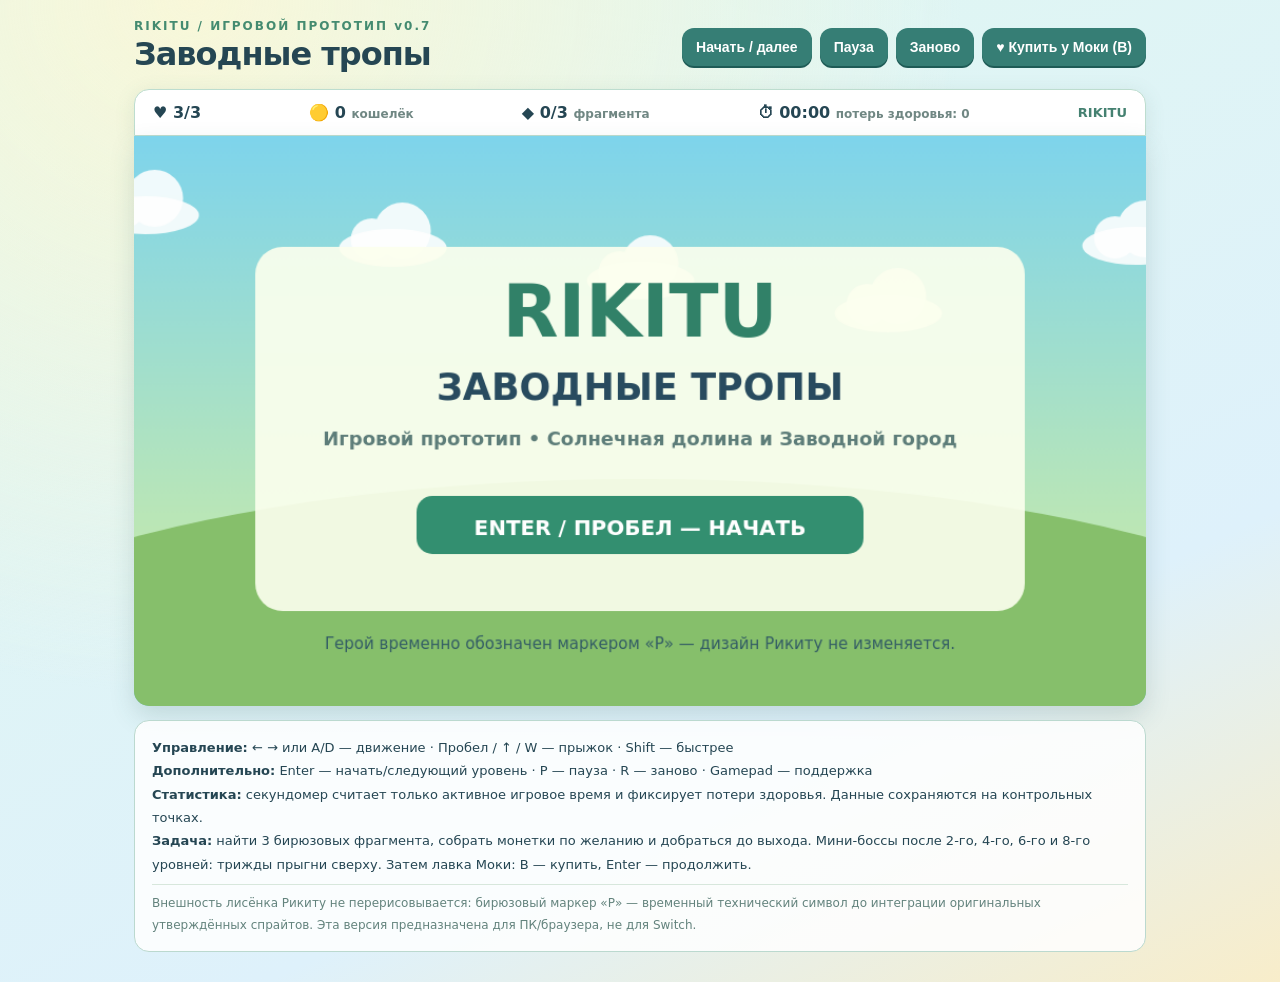
==== index.html @ 49a0fa1f "Complete eight-stage demo, World II finale checks and stable heart balance" ====
<!doctype html>
<html lang="ru">
<head>
<meta charset="UTF-8"/>
<meta name="viewport" content="width=device-width, initial-scale=1"/>
<title>RIKITU: Заводные тропы — игровой прототип v0.7</title>
<link rel="stylesheet" href="style.css"/>
</head>
<body>
<main class="shell">
  <header class="top">
    <div><div class="eyebrow">RIKITU / ИГРОВОЙ ПРОТОТИП v0.7</div><h1>Заводные тропы</h1></div>
    <div class="topactions"><button id="start">Начать / далее</button><button id="pause">Пауза</button><button id="restart">Заново</button><button id="buy-heart">♥ Купить у Моки (B)</button></div>
  </header>
  <div id="hud" class="hud" aria-live="polite"><span>♥ 3</span><span>🟡 0</span><span>◆ 0/3</span><span>RIKITU</span></div>
  <div class="stage"><canvas id="game" width="960" height="540" aria-label="Игровой прототип восьми уровней RIKITU"></canvas></div>
  <div class="touchbar" aria-label="Экранное управление"><button data-touch="left">◀</button><button data-touch="right">▶</button><button data-touch="jump">ПРЫЖОК</button></div>
  <div class="help">
    <div><b>Управление:</b> ← → или A/D — движение · Пробел / ↑ / W — прыжок · Shift — быстрее</div>
    <div><b>Дополнительно:</b> Enter — начать/следующий уровень · P — пауза · R — заново · Gamepad — поддержка</div>
    <div><b>Статистика:</b> секундомер считает только активное игровое время и фиксирует потери здоровья. Данные сохраняются на контрольных точках.</div>
    <div><b>Задача:</b> найти 3 бирюзовых фрагмента, собрать монетки по желанию и добраться до выхода. Мини-боссы после 2-го, 4-го, 6-го и 8-го уровней: трижды прыгни сверху. Затем лавка Моки: B — купить, Enter — продолжить.</div>
    <div class="note">Внешность лисёнка Рикиту не перерисовывается: бирюзовый маркер «Р» — временный технический символ до интеграции оригинальных утверждённых спрайтов. Эта версия предназначена для ПК/браузера, не для Switch.</div>
  </div>
</main>
<script src="game-core.js"></script>
<script src="game.js"></script>
</body>
</html>
---- style.css ----
:root{color-scheme:light;font-family:system-ui,-apple-system,BlinkMacSystemFont,'Segoe UI',sans-serif; background:#e8f4ec;color:#254653}
*{box-sizing:border-box}body{margin:0;min-height:100vh;background:radial-gradient(ellipse at 15% 0%,#f8f7d9,transparent 50%),linear-gradient(155deg,#e0f8ef,#def1fb 70%,#f8edca)}
.shell{margin:auto;max-width:1060px;padding:19px 24px 30px}.top{display:flex;gap:10px;align-items:center;justify-content:space-between;flex-wrap:wrap;margin-bottom:14px}.eyebrow{font-size:12px;font-weight:900;letter-spacing:2px;color:#448b70}h1{margin:3px 0;font-size:32px;line-height:1.14;letter-spacing:-1px}.topactions{display:flex;gap:8px;flex-wrap:wrap}button{border:none;cursor:pointer;border-radius:12px;background:#367e75;color:#fff;font-size:14px;font-weight:800;padding:11px 14px;box-shadow:0 2px 0 #1e5b56}button:hover{background:#2c695f}button:active{transform:translateY(1px);box-shadow:0 1px 0 #1e5b56}.hud{display:flex;flex-wrap:wrap;justify-content:space-between;gap:12px;padding:13px 18px;align-items:center;background:#fff;box-shadow:0 4px 20px #56756622;border:1px solid #bdddcf;border-radius:15px 15px 0 0;font-weight:900}.hud span{white-space:nowrap}.hud span small{color:#708783;font-size:12px;font-weight:600}.hud .level-mark{color:#458171;font-size:13px}.stage{overflow:hidden;background:#76c4df;border-radius:0 0 15px 15px;box-shadow:0 10px 24px #2e58552b}canvas{display:block;width:100%;height:auto;aspect-ratio:16/9;image-rendering:auto}.help{margin-top:14px;background:#ffffffd9;padding:15px 17px;border:1px solid #bbd9cf;border-radius:15px;font-size:13px;line-height:1.8}.note{margin-top:8px;border-top:1px solid #d7e7dc;padding-top:8px;color:#63837d;font-size:12px}.touchbar{display:flex;gap:10px;justify-content:center;margin:12px 0 0;touch-action:none}.touchbar button{font-size:17px;min-width:88px;padding:15px}.touchbar button:last-child{min-width:165px;background:#c68043}@media(min-width:1024px){.touchbar{display:none}}@media(max-width:600px){.shell{padding:8px 8px 30px}h1{font-size:27px}.topactions button{font-size:11px;padding:9px}.hud{gap:5px;padding:10px 8px;font-size:13px}.hud .level-mark{font-size:10px}.help{font-size:12px}.note{font-size:11px}}
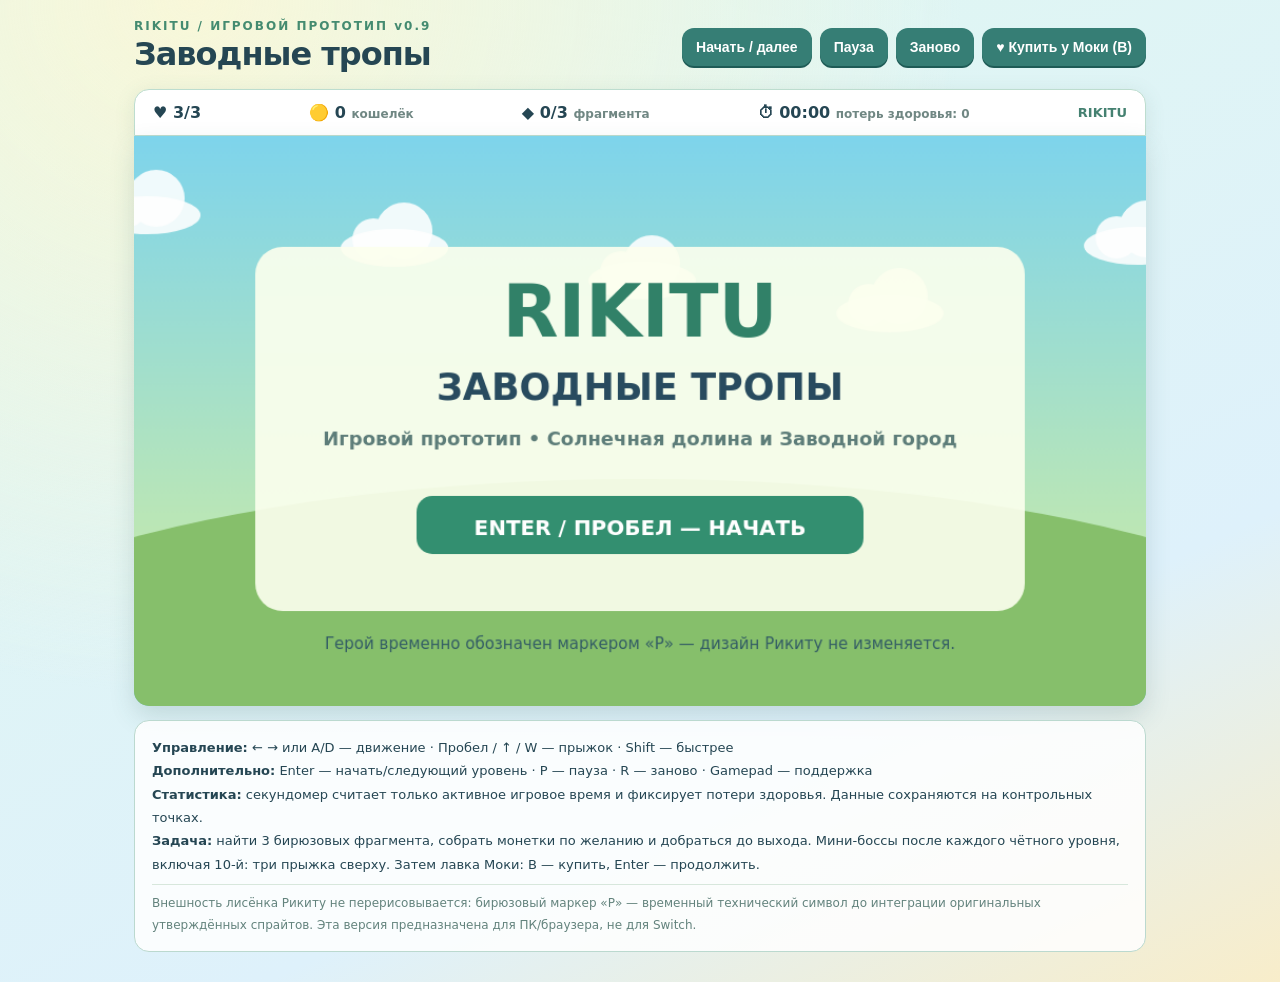
==== commit b58e1926: "Document first mountain stages and Moki third heart economy" ====
--- a/index.html
+++ b/index.html
@@ -3,23 +3,23 @@
 <head>
 <meta charset="UTF-8"/>
 <meta name="viewport" content="width=device-width, initial-scale=1"/>
-<title>RIKITU: Заводные тропы — игровой прототип v0.7</title>
+<title>RIKITU: Заводные тропы — игровой прототип v0.9</title>
 <link rel="stylesheet" href="style.css"/>
 </head>
 <body>
 <main class="shell">
   <header class="top">
-    <div><div class="eyebrow">RIKITU / ИГРОВОЙ ПРОТОТИП v0.7</div><h1>Заводные тропы</h1></div>
+    <div><div class="eyebrow">RIKITU / ИГРОВОЙ ПРОТОТИП v0.9</div><h1>Заводные тропы</h1></div>
     <div class="topactions"><button id="start">Начать / далее</button><button id="pause">Пауза</button><button id="restart">Заново</button><button id="buy-heart">♥ Купить у Моки (B)</button></div>
   </header>
   <div id="hud" class="hud" aria-live="polite"><span>♥ 3</span><span>🟡 0</span><span>◆ 0/3</span><span>RIKITU</span></div>
-  <div class="stage"><canvas id="game" width="960" height="540" aria-label="Игровой прототип восьми уровней RIKITU"></canvas></div>
+  <div class="stage"><canvas id="game" width="960" height="540" aria-label="Игровой прототип десяти уровней RIKITU"></canvas></div>
   <div class="touchbar" aria-label="Экранное управление"><button data-touch="left">◀</button><button data-touch="right">▶</button><button data-touch="jump">ПРЫЖОК</button></div>
   <div class="help">
     <div><b>Управление:</b> ← → или A/D — движение · Пробел / ↑ / W — прыжок · Shift — быстрее</div>
     <div><b>Дополнительно:</b> Enter — начать/следующий уровень · P — пауза · R — заново · Gamepad — поддержка</div>
     <div><b>Статистика:</b> секундомер считает только активное игровое время и фиксирует потери здоровья. Данные сохраняются на контрольных точках.</div>
-    <div><b>Задача:</b> найти 3 бирюзовых фрагмента, собрать монетки по желанию и добраться до выхода. Мини-боссы после 2-го, 4-го, 6-го и 8-го уровней: трижды прыгни сверху. Затем лавка Моки: B — купить, Enter — продолжить.</div>
+    <div><b>Задача:</b> найти 3 бирюзовых фрагмента, собрать монетки по желанию и добраться до выхода. Мини-боссы после каждого чётного уровня, включая 10-й: три прыжка сверху. Затем лавка Моки: B — купить, Enter — продолжить.</div>
     <div class="note">Внешность лисёнка Рикиту не перерисовывается: бирюзовый маркер «Р» — временный технический символ до интеграции оригинальных утверждённых спрайтов. Эта версия предназначена для ПК/браузера, не для Switch.</div>
   </div>
 </main>
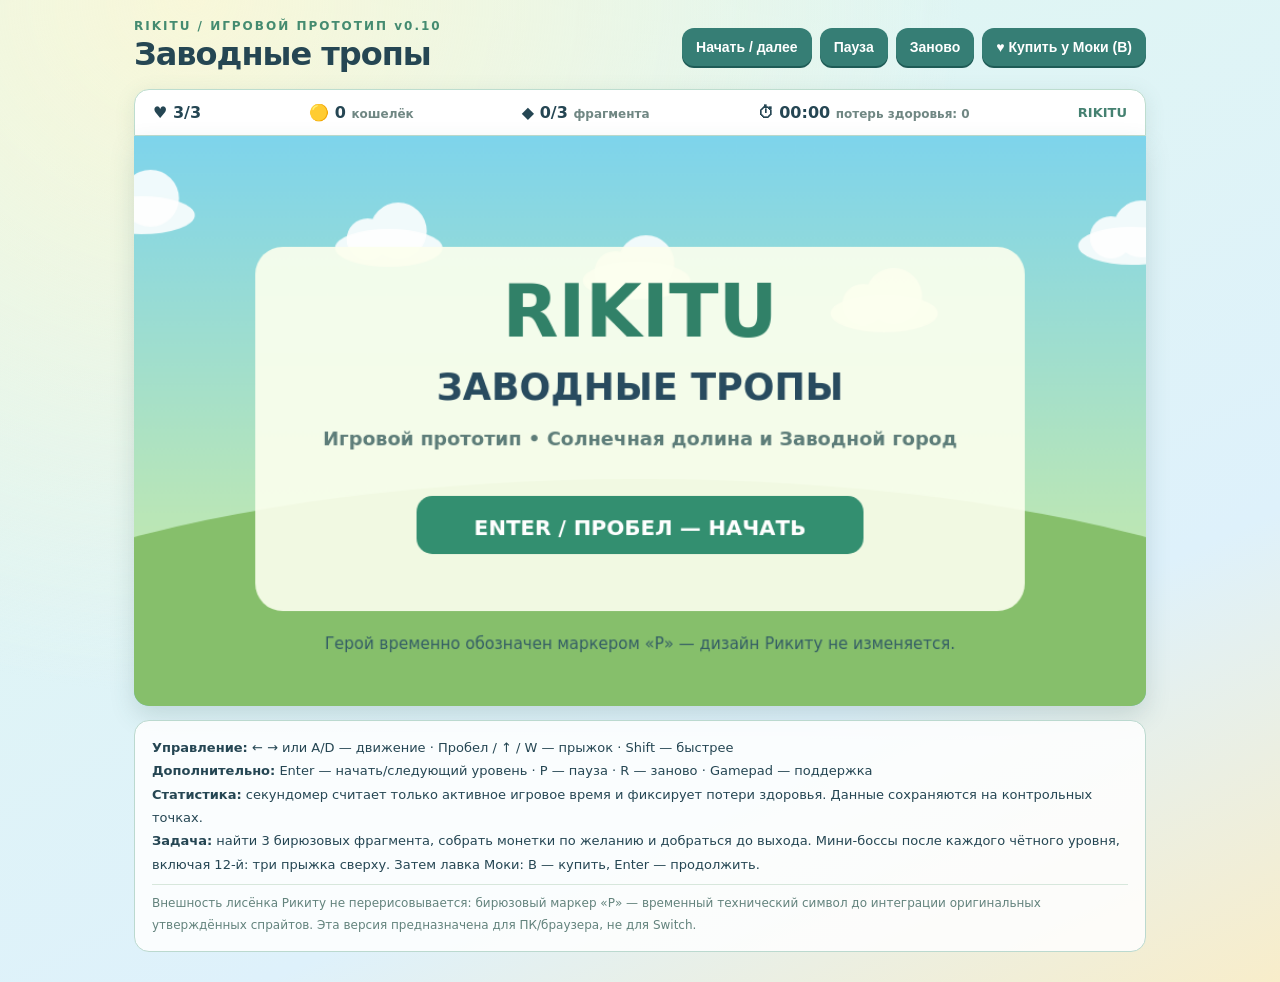
==== commit eefad276: "Publish twelve-stage standalone prototype, tests and finale docs" ====
--- a/index.html
+++ b/index.html
@@ -3,23 +3,23 @@
 <head>
 <meta charset="UTF-8"/>
 <meta name="viewport" content="width=device-width, initial-scale=1"/>
-<title>RIKITU: Заводные тропы — игровой прототип v0.9</title>
+<title>RIKITU: Заводные тропы — игровой прототип v0.10</title>
 <link rel="stylesheet" href="style.css"/>
 </head>
 <body>
 <main class="shell">
   <header class="top">
-    <div><div class="eyebrow">RIKITU / ИГРОВОЙ ПРОТОТИП v0.9</div><h1>Заводные тропы</h1></div>
+    <div><div class="eyebrow">RIKITU / ИГРОВОЙ ПРОТОТИП v0.10</div><h1>Заводные тропы</h1></div>
     <div class="topactions"><button id="start">Начать / далее</button><button id="pause">Пауза</button><button id="restart">Заново</button><button id="buy-heart">♥ Купить у Моки (B)</button></div>
   </header>
   <div id="hud" class="hud" aria-live="polite"><span>♥ 3</span><span>🟡 0</span><span>◆ 0/3</span><span>RIKITU</span></div>
-  <div class="stage"><canvas id="game" width="960" height="540" aria-label="Игровой прототип десяти уровней RIKITU"></canvas></div>
+  <div class="stage"><canvas id="game" width="960" height="540" aria-label="Игровой прототип двенадцати уровней RIKITU"></canvas></div>
   <div class="touchbar" aria-label="Экранное управление"><button data-touch="left">◀</button><button data-touch="right">▶</button><button data-touch="jump">ПРЫЖОК</button></div>
   <div class="help">
     <div><b>Управление:</b> ← → или A/D — движение · Пробел / ↑ / W — прыжок · Shift — быстрее</div>
     <div><b>Дополнительно:</b> Enter — начать/следующий уровень · P — пауза · R — заново · Gamepad — поддержка</div>
     <div><b>Статистика:</b> секундомер считает только активное игровое время и фиксирует потери здоровья. Данные сохраняются на контрольных точках.</div>
-    <div><b>Задача:</b> найти 3 бирюзовых фрагмента, собрать монетки по желанию и добраться до выхода. Мини-боссы после каждого чётного уровня, включая 10-й: три прыжка сверху. Затем лавка Моки: B — купить, Enter — продолжить.</div>
+    <div><b>Задача:</b> найти 3 бирюзовых фрагмента, собрать монетки по желанию и добраться до выхода. Мини-боссы после каждого чётного уровня, включая 12-й: три прыжка сверху. Затем лавка Моки: B — купить, Enter — продолжить.</div>
     <div class="note">Внешность лисёнка Рикиту не перерисовывается: бирюзовый маркер «Р» — временный технический символ до интеграции оригинальных утверждённых спрайтов. Эта версия предназначена для ПК/браузера, не для Switch.</div>
   </div>
 </main>
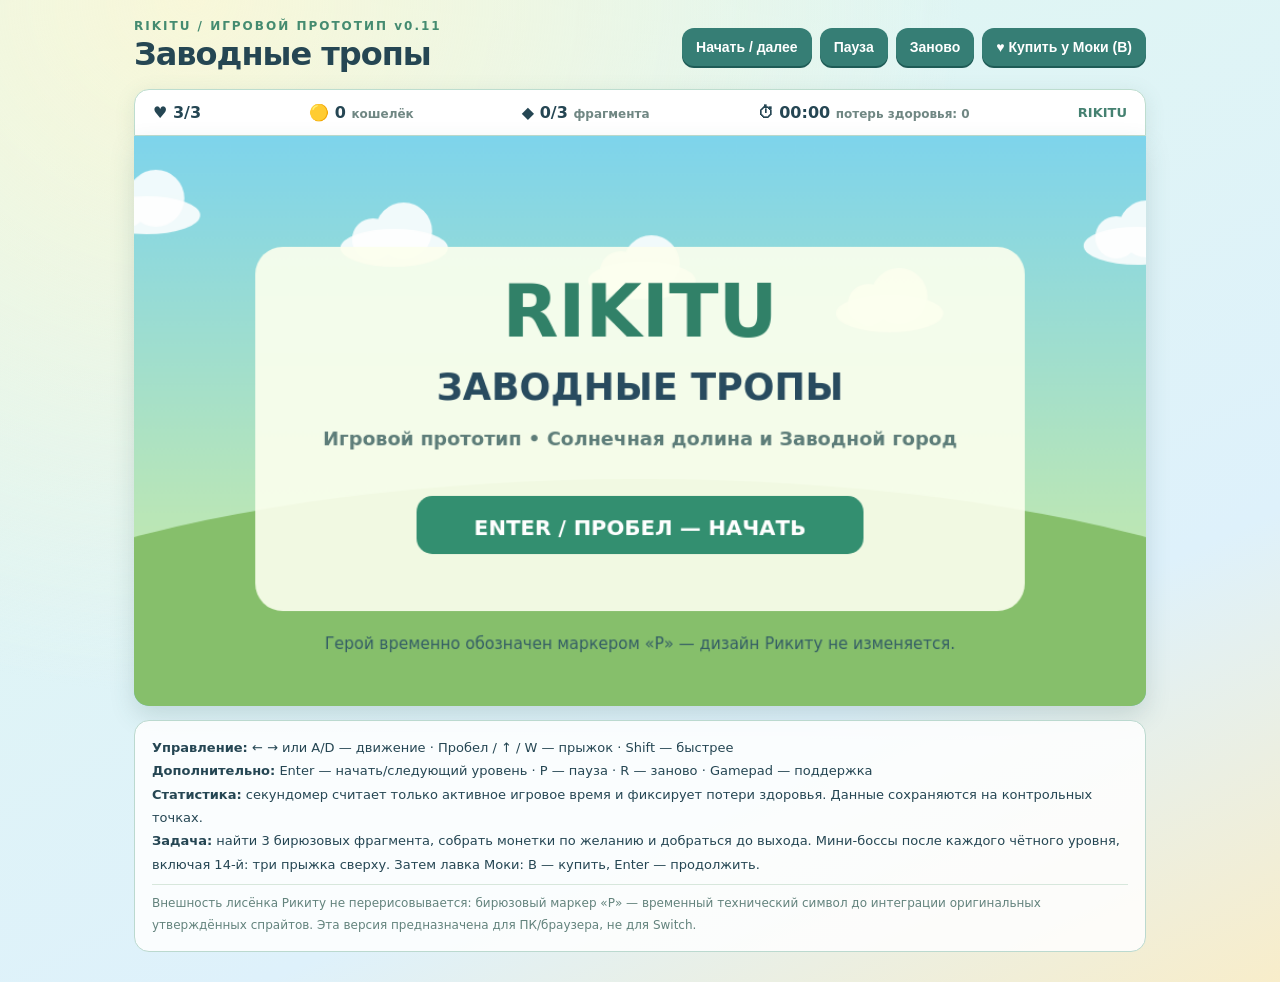
==== commit 71de5b31: "Add Castle Gardens and Heart Foundry atop verified Mountain world" ====
--- a/index.html
+++ b/index.html
@@ -3,23 +3,23 @@
 <head>
 <meta charset="UTF-8"/>
 <meta name="viewport" content="width=device-width, initial-scale=1"/>
-<title>RIKITU: Заводные тропы — игровой прототип v0.10</title>
+<title>RIKITU: Заводные тропы — игровой прототип v0.11</title>
 <link rel="stylesheet" href="style.css"/>
 </head>
 <body>
 <main class="shell">
   <header class="top">
-    <div><div class="eyebrow">RIKITU / ИГРОВОЙ ПРОТОТИП v0.10</div><h1>Заводные тропы</h1></div>
+    <div><div class="eyebrow">RIKITU / ИГРОВОЙ ПРОТОТИП v0.11</div><h1>Заводные тропы</h1></div>
     <div class="topactions"><button id="start">Начать / далее</button><button id="pause">Пауза</button><button id="restart">Заново</button><button id="buy-heart">♥ Купить у Моки (B)</button></div>
   </header>
   <div id="hud" class="hud" aria-live="polite"><span>♥ 3</span><span>🟡 0</span><span>◆ 0/3</span><span>RIKITU</span></div>
-  <div class="stage"><canvas id="game" width="960" height="540" aria-label="Игровой прототип двенадцати уровней RIKITU"></canvas></div>
+  <div class="stage"><canvas id="game" width="960" height="540" aria-label="Игровой прототип четырнадцати уровней RIKITU"></canvas></div>
   <div class="touchbar" aria-label="Экранное управление"><button data-touch="left">◀</button><button data-touch="right">▶</button><button data-touch="jump">ПРЫЖОК</button></div>
   <div class="help">
     <div><b>Управление:</b> ← → или A/D — движение · Пробел / ↑ / W — прыжок · Shift — быстрее</div>
     <div><b>Дополнительно:</b> Enter — начать/следующий уровень · P — пауза · R — заново · Gamepad — поддержка</div>
     <div><b>Статистика:</b> секундомер считает только активное игровое время и фиксирует потери здоровья. Данные сохраняются на контрольных точках.</div>
-    <div><b>Задача:</b> найти 3 бирюзовых фрагмента, собрать монетки по желанию и добраться до выхода. Мини-боссы после каждого чётного уровня, включая 12-й: три прыжка сверху. Затем лавка Моки: B — купить, Enter — продолжить.</div>
+    <div><b>Задача:</b> найти 3 бирюзовых фрагмента, собрать монетки по желанию и добраться до выхода. Мини-боссы после каждого чётного уровня, включая 14-й: три прыжка сверху. Затем лавка Моки: B — купить, Enter — продолжить.</div>
     <div class="note">Внешность лисёнка Рикиту не перерисовывается: бирюзовый маркер «Р» — временный технический символ до интеграции оригинальных утверждённых спрайтов. Эта версия предназначена для ПК/браузера, не для Switch.</div>
   </div>
 </main>
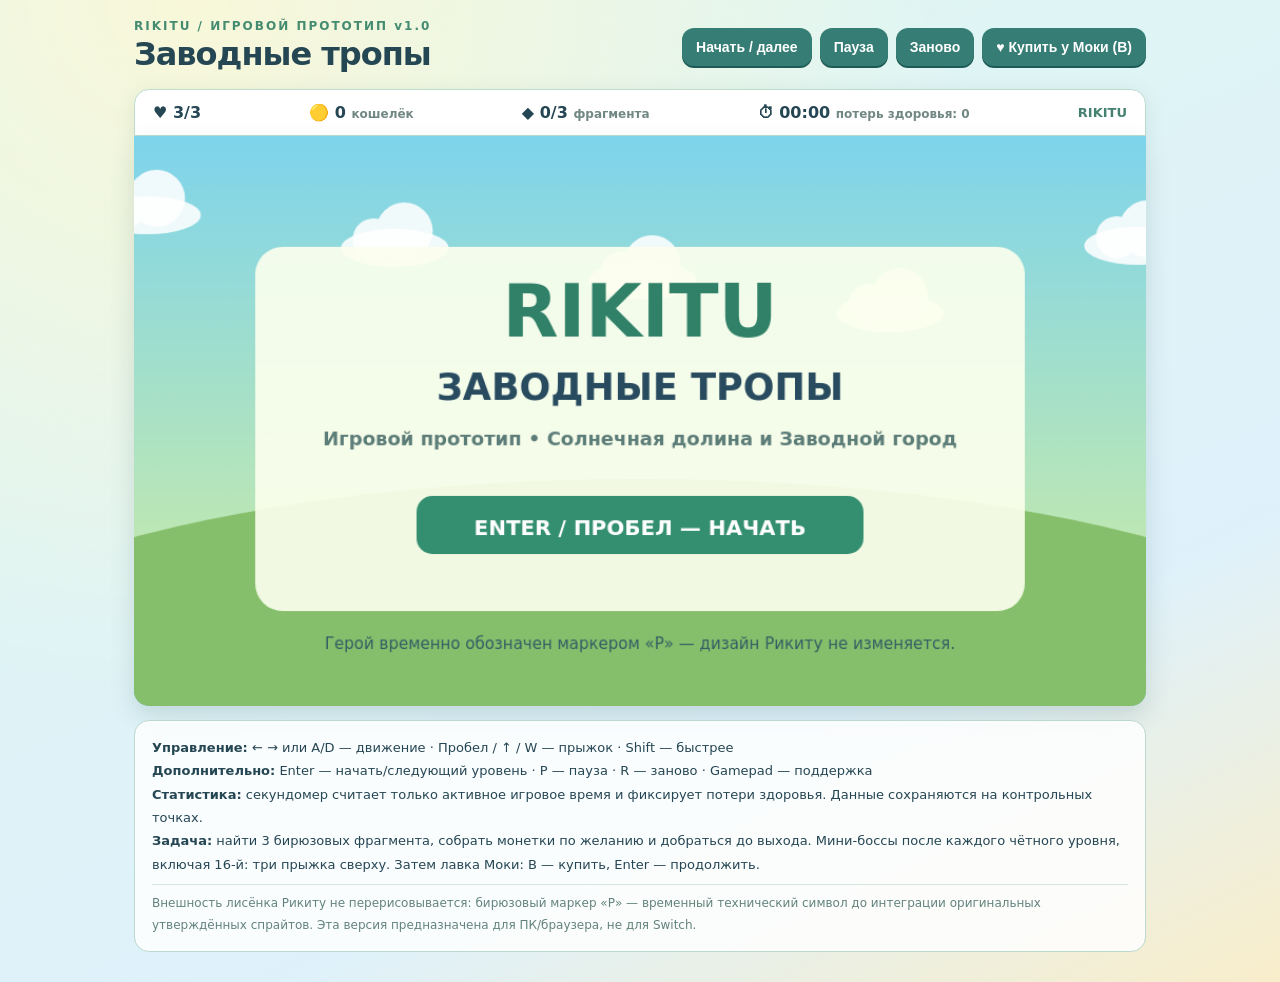
==== commit e62914b1: "Complete 16-stage campaign and epilogue on verified Castle world" ====
--- a/index.html
+++ b/index.html
@@ -3,23 +3,23 @@
 <head>
 <meta charset="UTF-8"/>
 <meta name="viewport" content="width=device-width, initial-scale=1"/>
-<title>RIKITU: Заводные тропы — игровой прототип v0.11</title>
+<title>RIKITU: Заводные тропы — игровой прототип v1.0</title>
 <link rel="stylesheet" href="style.css"/>
 </head>
 <body>
 <main class="shell">
   <header class="top">
-    <div><div class="eyebrow">RIKITU / ИГРОВОЙ ПРОТОТИП v0.11</div><h1>Заводные тропы</h1></div>
+    <div><div class="eyebrow">RIKITU / ИГРОВОЙ ПРОТОТИП v1.0</div><h1>Заводные тропы</h1></div>
     <div class="topactions"><button id="start">Начать / далее</button><button id="pause">Пауза</button><button id="restart">Заново</button><button id="buy-heart">♥ Купить у Моки (B)</button></div>
   </header>
   <div id="hud" class="hud" aria-live="polite"><span>♥ 3</span><span>🟡 0</span><span>◆ 0/3</span><span>RIKITU</span></div>
-  <div class="stage"><canvas id="game" width="960" height="540" aria-label="Игровой прототип четырнадцати уровней RIKITU"></canvas></div>
+  <div class="stage"><canvas id="game" width="960" height="540" aria-label="Игровой прототип шестнадцати уровней RIKITU"></canvas></div>
   <div class="touchbar" aria-label="Экранное управление"><button data-touch="left">◀</button><button data-touch="right">▶</button><button data-touch="jump">ПРЫЖОК</button></div>
   <div class="help">
     <div><b>Управление:</b> ← → или A/D — движение · Пробел / ↑ / W — прыжок · Shift — быстрее</div>
     <div><b>Дополнительно:</b> Enter — начать/следующий уровень · P — пауза · R — заново · Gamepad — поддержка</div>
     <div><b>Статистика:</b> секундомер считает только активное игровое время и фиксирует потери здоровья. Данные сохраняются на контрольных точках.</div>
-    <div><b>Задача:</b> найти 3 бирюзовых фрагмента, собрать монетки по желанию и добраться до выхода. Мини-боссы после каждого чётного уровня, включая 14-й: три прыжка сверху. Затем лавка Моки: B — купить, Enter — продолжить.</div>
+    <div><b>Задача:</b> найти 3 бирюзовых фрагмента, собрать монетки по желанию и добраться до выхода. Мини-боссы после каждого чётного уровня, включая 16-й: три прыжка сверху. Затем лавка Моки: B — купить, Enter — продолжить.</div>
     <div class="note">Внешность лисёнка Рикиту не перерисовывается: бирюзовый маркер «Р» — временный технический символ до интеграции оригинальных утверждённых спрайтов. Эта версия предназначена для ПК/браузера, не для Switch.</div>
   </div>
 </main>
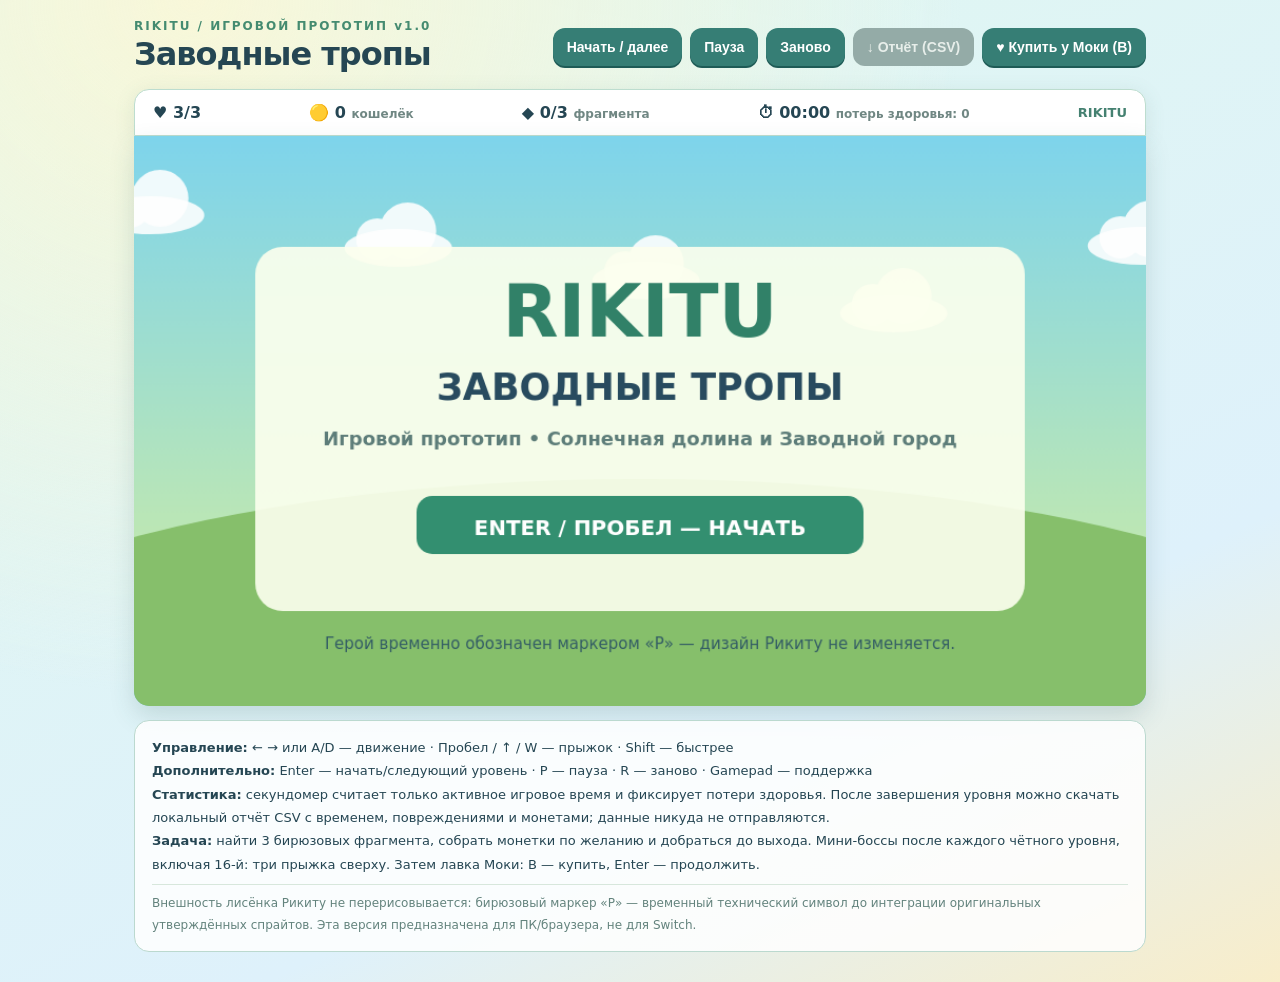
==== commit 5b35dfa4: "Add local CSV pacing report export and Playwright regression" ====
--- a/index.html
+++ b/index.html
@@ -10,7 +10,7 @@
 <main class="shell">
   <header class="top">
     <div><div class="eyebrow">RIKITU / ИГРОВОЙ ПРОТОТИП v1.0</div><h1>Заводные тропы</h1></div>
-    <div class="topactions"><button id="start">Начать / далее</button><button id="pause">Пауза</button><button id="restart">Заново</button><button id="buy-heart">♥ Купить у Моки (B)</button></div>
+    <div class="topactions"><button id="start">Начать / далее</button><button id="pause">Пауза</button><button id="restart">Заново</button><button id="export-results" disabled title="Отчёт появится после прохождения первого уровня">↓ Отчёт (CSV)</button><button id="buy-heart">♥ Купить у Моки (B)</button></div>
   </header>
   <div id="hud" class="hud" aria-live="polite"><span>♥ 3</span><span>🟡 0</span><span>◆ 0/3</span><span>RIKITU</span></div>
   <div class="stage"><canvas id="game" width="960" height="540" aria-label="Игровой прототип шестнадцати уровней RIKITU"></canvas></div>
@@ -18,7 +18,7 @@
   <div class="help">
     <div><b>Управление:</b> ← → или A/D — движение · Пробел / ↑ / W — прыжок · Shift — быстрее</div>
     <div><b>Дополнительно:</b> Enter — начать/следующий уровень · P — пауза · R — заново · Gamepad — поддержка</div>
-    <div><b>Статистика:</b> секундомер считает только активное игровое время и фиксирует потери здоровья. Данные сохраняются на контрольных точках.</div>
+    <div><b>Статистика:</b> секундомер считает только активное игровое время и фиксирует потери здоровья. После завершения уровня можно скачать локальный отчёт CSV с временем, повреждениями и монетами; данные никуда не отправляются.</div>
     <div><b>Задача:</b> найти 3 бирюзовых фрагмента, собрать монетки по желанию и добраться до выхода. Мини-боссы после каждого чётного уровня, включая 16-й: три прыжка сверху. Затем лавка Моки: B — купить, Enter — продолжить.</div>
     <div class="note">Внешность лисёнка Рикиту не перерисовывается: бирюзовый маркер «Р» — временный технический символ до интеграции оригинальных утверждённых спрайтов. Эта версия предназначена для ПК/браузера, не для Switch.</div>
   </div>
--- a/style.css
+++ b/style.css
@@ -1,3 +1,3 @@
 :root{color-scheme:light;font-family:system-ui,-apple-system,BlinkMacSystemFont,'Segoe UI',sans-serif; background:#e8f4ec;color:#254653}
 *{box-sizing:border-box}body{margin:0;min-height:100vh;background:radial-gradient(ellipse at 15% 0%,#f8f7d9,transparent 50%),linear-gradient(155deg,#e0f8ef,#def1fb 70%,#f8edca)}
-.shell{margin:auto;max-width:1060px;padding:19px 24px 30px}.top{display:flex;gap:10px;align-items:center;justify-content:space-between;flex-wrap:wrap;margin-bottom:14px}.eyebrow{font-size:12px;font-weight:900;letter-spacing:2px;color:#448b70}h1{margin:3px 0;font-size:32px;line-height:1.14;letter-spacing:-1px}.topactions{display:flex;gap:8px;flex-wrap:wrap}button{border:none;cursor:pointer;border-radius:12px;background:#367e75;color:#fff;font-size:14px;font-weight:800;padding:11px 14px;box-shadow:0 2px 0 #1e5b56}button:hover{background:#2c695f}button:active{transform:translateY(1px);box-shadow:0 1px 0 #1e5b56}.hud{display:flex;flex-wrap:wrap;justify-content:space-between;gap:12px;padding:13px 18px;align-items:center;background:#fff;box-shadow:0 4px 20px #56756622;border:1px solid #bdddcf;border-radius:15px 15px 0 0;font-weight:900}.hud span{white-space:nowrap}.hud span small{color:#708783;font-size:12px;font-weight:600}.hud .level-mark{color:#458171;font-size:13px}.stage{overflow:hidden;background:#76c4df;border-radius:0 0 15px 15px;box-shadow:0 10px 24px #2e58552b}canvas{display:block;width:100%;height:auto;aspect-ratio:16/9;image-rendering:auto}.help{margin-top:14px;background:#ffffffd9;padding:15px 17px;border:1px solid #bbd9cf;border-radius:15px;font-size:13px;line-height:1.8}.note{margin-top:8px;border-top:1px solid #d7e7dc;padding-top:8px;color:#63837d;font-size:12px}.touchbar{display:flex;gap:10px;justify-content:center;margin:12px 0 0;touch-action:none}.touchbar button{font-size:17px;min-width:88px;padding:15px}.touchbar button:last-child{min-width:165px;background:#c68043}@media(min-width:1024px){.touchbar{display:none}}@media(max-width:600px){.shell{padding:8px 8px 30px}h1{font-size:27px}.topactions button{font-size:11px;padding:9px}.hud{gap:5px;padding:10px 8px;font-size:13px}.hud .level-mark{font-size:10px}.help{font-size:12px}.note{font-size:11px}}
+.shell{margin:auto;max-width:1060px;padding:19px 24px 30px}.top{display:flex;gap:10px;align-items:center;justify-content:space-between;flex-wrap:wrap;margin-bottom:14px}.eyebrow{font-size:12px;font-weight:900;letter-spacing:2px;color:#448b70}h1{margin:3px 0;font-size:32px;line-height:1.14;letter-spacing:-1px}.topactions{display:flex;gap:8px;flex-wrap:wrap}button{border:none;cursor:pointer;border-radius:12px;background:#367e75;color:#fff;font-size:14px;font-weight:800;padding:11px 14px;box-shadow:0 2px 0 #1e5b56}button:hover{background:#2c695f}button:disabled{background:#94aba7;color:#e7eeea;cursor:not-allowed;box-shadow:none}button:active{transform:translateY(1px);box-shadow:0 1px 0 #1e5b56}.hud{display:flex;flex-wrap:wrap;justify-content:space-between;gap:12px;padding:13px 18px;align-items:center;background:#fff;box-shadow:0 4px 20px #56756622;border:1px solid #bdddcf;border-radius:15px 15px 0 0;font-weight:900}.hud span{white-space:nowrap}.hud span small{color:#708783;font-size:12px;font-weight:600}.hud .level-mark{color:#458171;font-size:13px}.stage{overflow:hidden;background:#76c4df;border-radius:0 0 15px 15px;box-shadow:0 10px 24px #2e58552b}canvas{display:block;width:100%;height:auto;aspect-ratio:16/9;image-rendering:auto}.help{margin-top:14px;background:#ffffffd9;padding:15px 17px;border:1px solid #bbd9cf;border-radius:15px;font-size:13px;line-height:1.8}.note{margin-top:8px;border-top:1px solid #d7e7dc;padding-top:8px;color:#63837d;font-size:12px}.touchbar{display:flex;gap:10px;justify-content:center;margin:12px 0 0;touch-action:none}.touchbar button{font-size:17px;min-width:88px;padding:15px}.touchbar button:last-child{min-width:165px;background:#c68043}@media(min-width:1024px){.touchbar{display:none}}@media(max-width:600px){.shell{padding:8px 8px 30px}h1{font-size:27px}.topactions button{font-size:11px;padding:9px}.hud{gap:5px;padding:10px 8px;font-size:13px}.hud .level-mark{font-size:10px}.help{font-size:12px}.note{font-size:11px}}
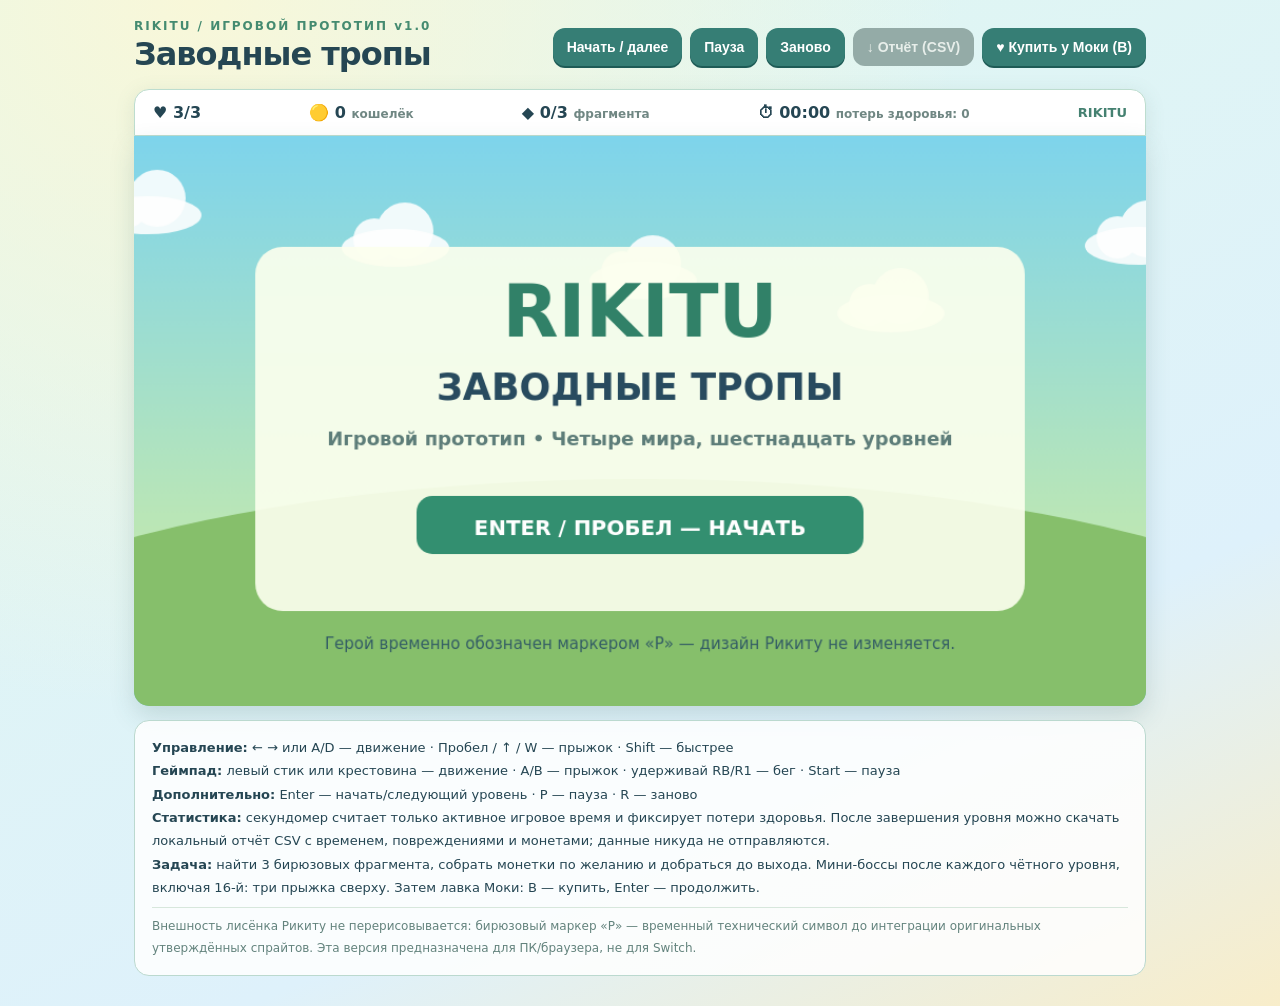
==== commit 48624892: "Stage177: document gamepad D-pad, jump, run and pause controls" ====
--- a/index.html
+++ b/index.html
@@ -17,7 +17,8 @@
   <div class="touchbar" aria-label="Экранное управление"><button data-touch="left">◀</button><button data-touch="right">▶</button><button data-touch="jump">ПРЫЖОК</button></div>
   <div class="help">
     <div><b>Управление:</b> ← → или A/D — движение · Пробел / ↑ / W — прыжок · Shift — быстрее</div>
-    <div><b>Дополнительно:</b> Enter — начать/следующий уровень · P — пауза · R — заново · Gamepad — поддержка</div>
+    <div><b>Геймпад:</b> левый стик или крестовина — движение · A/B — прыжок · удерживай RB/R1 — бег · Start — пауза</div>
+    <div><b>Дополнительно:</b> Enter — начать/следующий уровень · P — пауза · R — заново</div>
     <div><b>Статистика:</b> секундомер считает только активное игровое время и фиксирует потери здоровья. После завершения уровня можно скачать локальный отчёт CSV с временем, повреждениями и монетами; данные никуда не отправляются.</div>
     <div><b>Задача:</b> найти 3 бирюзовых фрагмента, собрать монетки по желанию и добраться до выхода. Мини-боссы после каждого чётного уровня, включая 16-й: три прыжка сверху. Затем лавка Моки: B — купить, Enter — продолжить.</div>
     <div class="note">Внешность лисёнка Рикиту не перерисовывается: бирюзовый маркер «Р» — временный технический символ до интеграции оригинальных утверждённых спрайтов. Эта версия предназначена для ПК/браузера, не для Switch.</div>
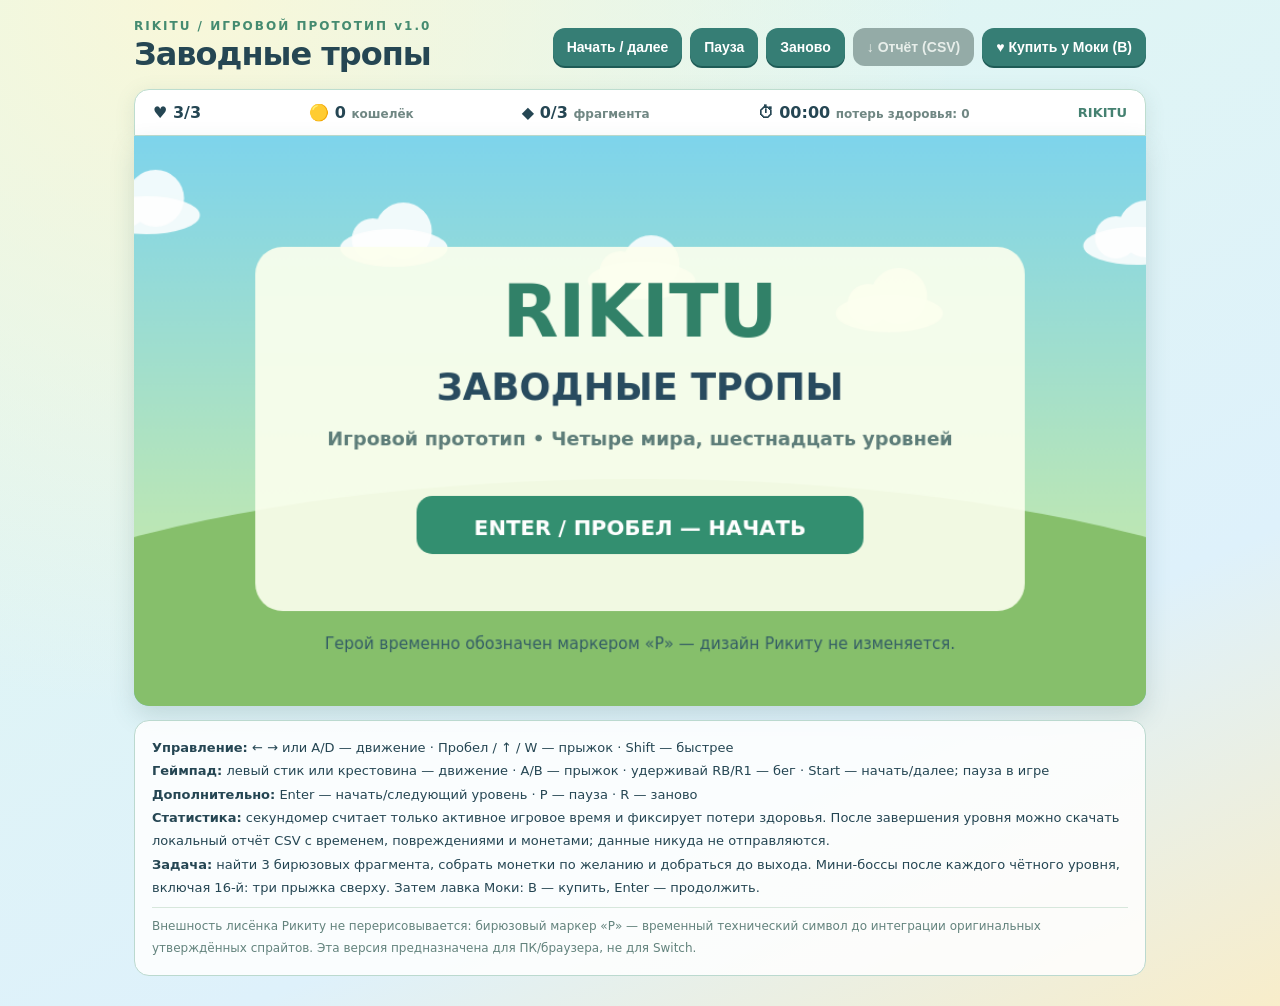
==== commit 09369b57: "Stage177: clarify Start button starts, advances and pauses game" ====
--- a/index.html
+++ b/index.html
@@ -17,7 +17,7 @@
   <div class="touchbar" aria-label="Экранное управление"><button data-touch="left">◀</button><button data-touch="right">▶</button><button data-touch="jump">ПРЫЖОК</button></div>
   <div class="help">
     <div><b>Управление:</b> ← → или A/D — движение · Пробел / ↑ / W — прыжок · Shift — быстрее</div>
-    <div><b>Геймпад:</b> левый стик или крестовина — движение · A/B — прыжок · удерживай RB/R1 — бег · Start — пауза</div>
+    <div><b>Геймпад:</b> левый стик или крестовина — движение · A/B — прыжок · удерживай RB/R1 — бег · Start — начать/далее; пауза в игре</div>
     <div><b>Дополнительно:</b> Enter — начать/следующий уровень · P — пауза · R — заново</div>
     <div><b>Статистика:</b> секундомер считает только активное игровое время и фиксирует потери здоровья. После завершения уровня можно скачать локальный отчёт CSV с временем, повреждениями и монетами; данные никуда не отправляются.</div>
     <div><b>Задача:</b> найти 3 бирюзовых фрагмента, собрать монетки по желанию и добраться до выхода. Мини-боссы после каждого чётного уровня, включая 16-й: три прыжка сверху. Затем лавка Моки: B — купить, Enter — продолжить.</div>
